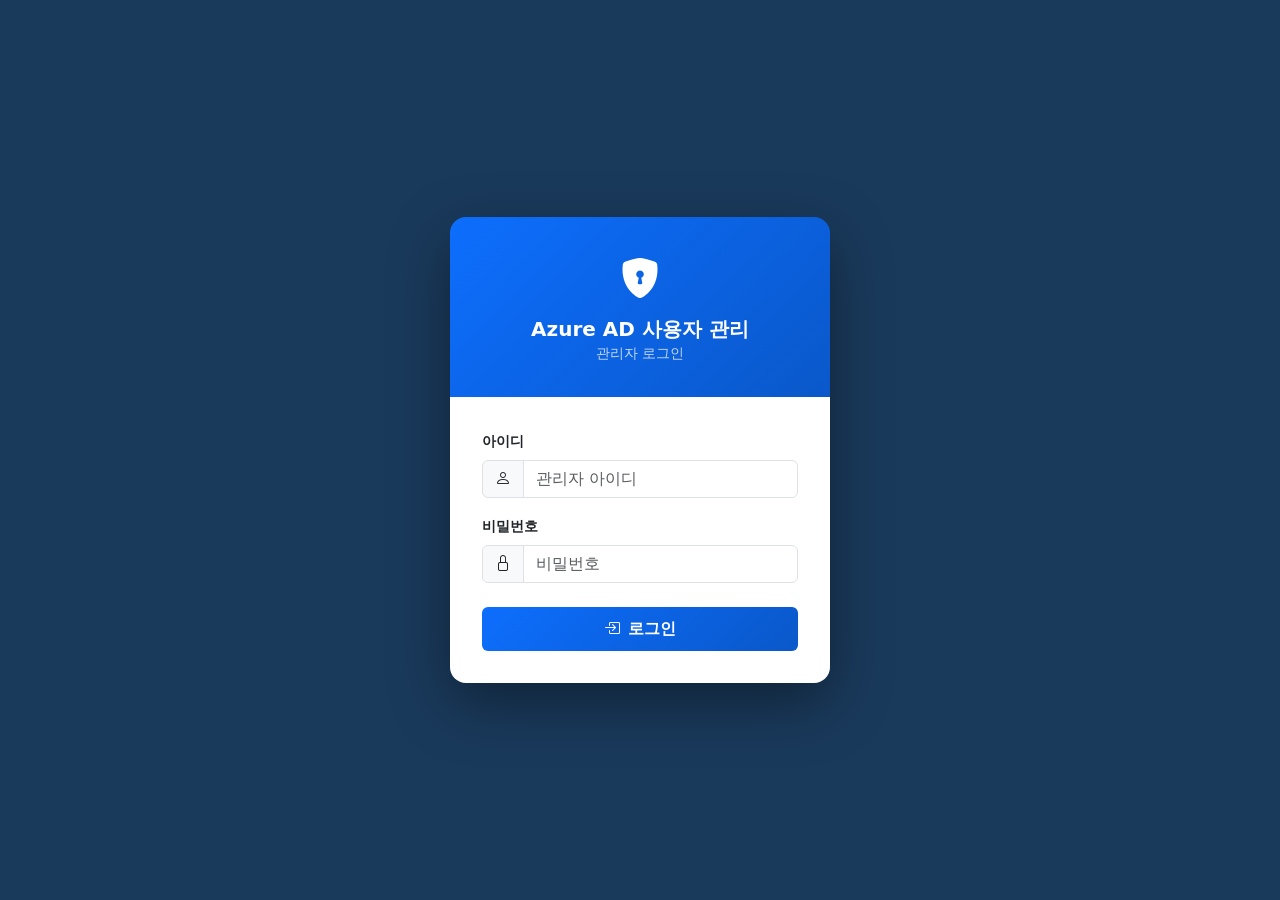
==== wwwroot/login.html @ e9dd6184 "Initial commit: Azure AD 사용자 관리 웹 - ASP.NET Core 2.1 / .NET Framework 4.7.2 - 사용자 검색 (계정/이름/소속그룹) - " ====
<!DOCTYPE html>
<html lang="ko">
<head>
  <meta charset="UTF-8" />
  <meta name="viewport" content="width=device-width, initial-scale=1.0" />
  <title>로그인 - Azure AD 관리</title>
  <link href="https://cdn.jsdelivr.net/npm/bootstrap@5.3.3/dist/css/bootstrap.min.css" rel="stylesheet" />
  <link href="https://cdn.jsdelivr.net/npm/bootstrap-icons@1.11.3/font/bootstrap-icons.css" rel="stylesheet" />
  <style>
    body { background: #1a3a5c; min-height: 100vh; display: flex; align-items: center; justify-content: center; }
    .login-card { width: 380px; border-radius: 16px; overflow: hidden; box-shadow: 0 20px 60px rgba(0,0,0,.4); }
    .login-header { background: linear-gradient(135deg, #0d6efd, #0a58ca); padding: 32px; text-align: center; color: white; }
    .login-header i { font-size: 2.5rem; }
    .login-body { padding: 32px; background: white; }
    .form-control:focus { border-color: #0d6efd; box-shadow: 0 0 0 .2rem rgba(13,110,253,.15); }
    .btn-login { background: linear-gradient(135deg, #0d6efd, #0a58ca); border: none; padding: 10px; font-size: 1rem; }
  </style>
</head>
<body>
  <div class="login-card">
    <div class="login-header">
      <i class="bi bi-shield-lock-fill d-block mb-2"></i>
      <h5 class="mb-0 fw-bold">Azure AD 사용자 관리</h5>
      <small class="opacity-75">관리자 로그인</small>
    </div>
    <div class="login-body">
      <div id="errorMsg" class="alert alert-danger d-none py-2 small"></div>
      <div class="mb-3">
        <label class="form-label fw-semibold small">아이디</label>
        <div class="input-group">
          <span class="input-group-text"><i class="bi bi-person"></i></span>
          <input id="username" type="text" class="form-control" placeholder="관리자 아이디" />
        </div>
      </div>
      <div class="mb-4">
        <label class="form-label fw-semibold small">비밀번호</label>
        <div class="input-group">
          <span class="input-group-text"><i class="bi bi-lock"></i></span>
          <input id="password" type="password" class="form-control" placeholder="비밀번호" />
        </div>
      </div>
      <button id="loginBtn" class="btn btn-login btn-primary w-100 text-white fw-semibold" onclick="doLogin()">
        <i class="bi bi-box-arrow-in-right me-2"></i>로그인
      </button>
    </div>
  </div>

  <script src="https://cdn.jsdelivr.net/npm/bootstrap@5.3.3/dist/js/bootstrap.bundle.min.js"></script>
  <script>
    document.addEventListener('keydown', e => { if (e.key === 'Enter') doLogin(); });

    async function doLogin() {
      const username = document.getElementById('username').value.trim();
      const password = document.getElementById('password').value;
      const errDiv   = document.getElementById('errorMsg');
      const btn      = document.getElementById('loginBtn');

      if (!username || !password) {
        errDiv.textContent = '아이디와 비밀번호를 입력하세요.';
        errDiv.classList.remove('d-none');
        return;
      }

      btn.disabled = true;
      btn.innerHTML = '<span class="spinner-border spinner-border-sm me-2"></span>로그인 중...';

      try {
        const res  = await fetch('/api/auth/login', {
          method: 'POST',
          headers: { 'Content-Type': 'application/json' },
          body: JSON.stringify({ username, password })
        });
        const data = await res.json();

        if (!res.ok) {
          errDiv.textContent = data.error || '로그인 실패';
          errDiv.classList.remove('d-none');
          return;
        }

        location.href = '/index.html';
      } catch {
        errDiv.textContent = '서버 연결 오류';
        errDiv.classList.remove('d-none');
      } finally {
        btn.disabled = false;
        btn.innerHTML = '<i class="bi bi-box-arrow-in-right me-2"></i>로그인';
      }
    }
  </script>
</body>
</html>
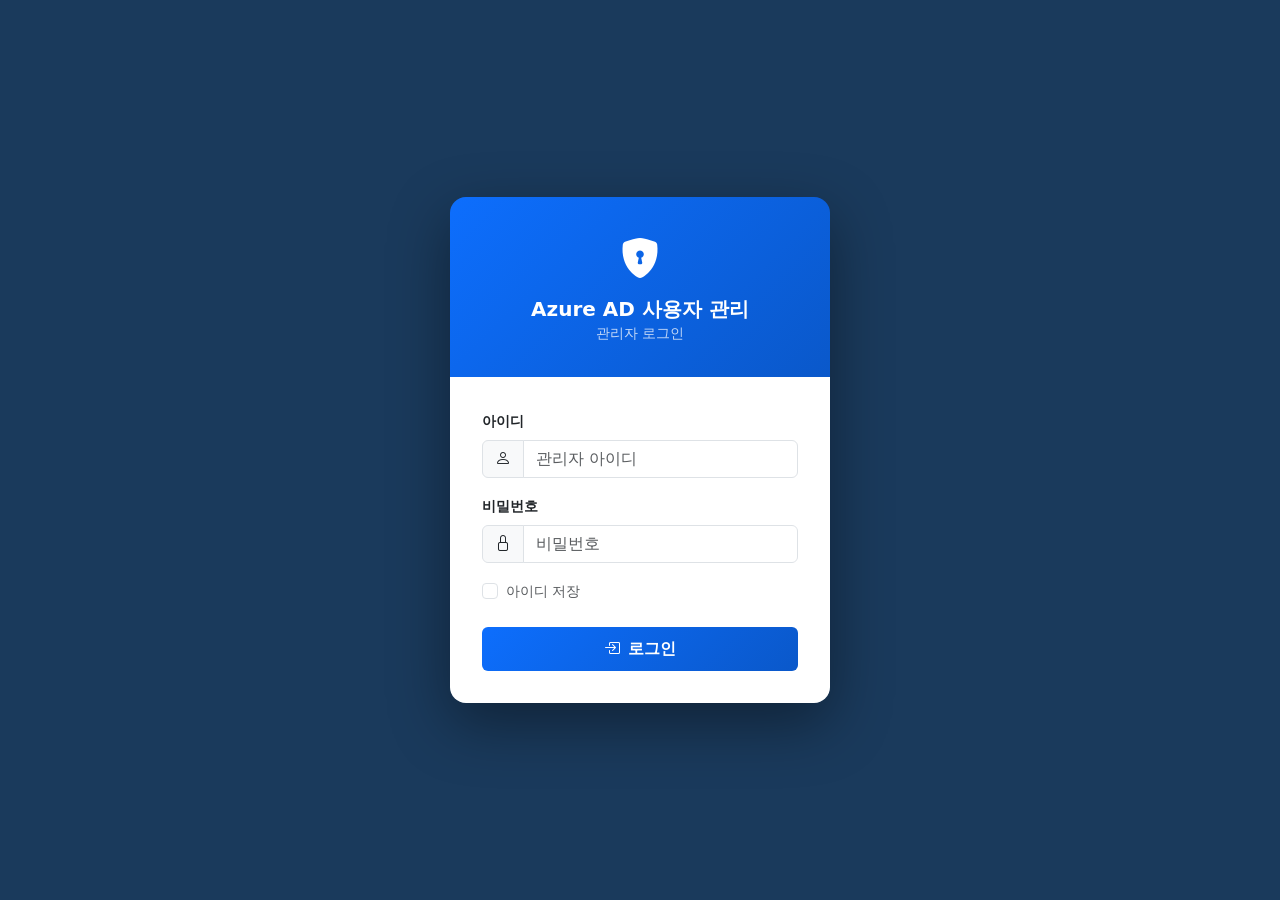
==== commit 6ee4360b: "feat: 모바일 대응, 그리드 정렬, 권한 메뉴 동적 처리, 세션 즉시 갱신 - 모바일 반응형 UI: 사이드바 오버레이(open 클래스), 백드롭, 테이블 컬럼 조건부 표시 - " ====
--- a/wwwroot/login.html
+++ b/wwwroot/login.html
@@ -32,12 +32,16 @@
           <input id="username" type="text" class="form-control" placeholder="관리자 아이디" />
         </div>
       </div>
-      <div class="mb-4">
+      <div class="mb-3">
         <label class="form-label fw-semibold small">비밀번호</label>
         <div class="input-group">
           <span class="input-group-text"><i class="bi bi-lock"></i></span>
           <input id="password" type="password" class="form-control" placeholder="비밀번호" />
         </div>
+      </div>
+      <div class="form-check mb-4">
+        <input class="form-check-input" type="checkbox" id="saveId" />
+        <label class="form-check-label small text-muted" for="saveId">아이디 저장</label>
       </div>
       <button id="loginBtn" class="btn btn-login btn-primary w-100 text-white fw-semibold" onclick="doLogin()">
         <i class="bi bi-box-arrow-in-right me-2"></i>로그인
@@ -47,11 +51,23 @@
 
   <script src="https://cdn.jsdelivr.net/npm/bootstrap@5.3.3/dist/js/bootstrap.bundle.min.js"></script>
   <script>
+    document.addEventListener('DOMContentLoaded', () => {
+      const saved = localStorage.getItem('savedUsername');
+      if (saved) {
+        document.getElementById('username').value = saved;
+        document.getElementById('saveId').checked = true;
+      }
+    });
+
     document.addEventListener('keydown', e => { if (e.key === 'Enter') doLogin(); });
 
     async function doLogin() {
       const username = document.getElementById('username').value.trim();
       const password = document.getElementById('password').value;
+      const saveId   = document.getElementById('saveId').checked;
+
+      if (saveId) localStorage.setItem('savedUsername', username);
+      else        localStorage.removeItem('savedUsername');
       const errDiv   = document.getElementById('errorMsg');
       const btn      = document.getElementById('loginBtn');
 
